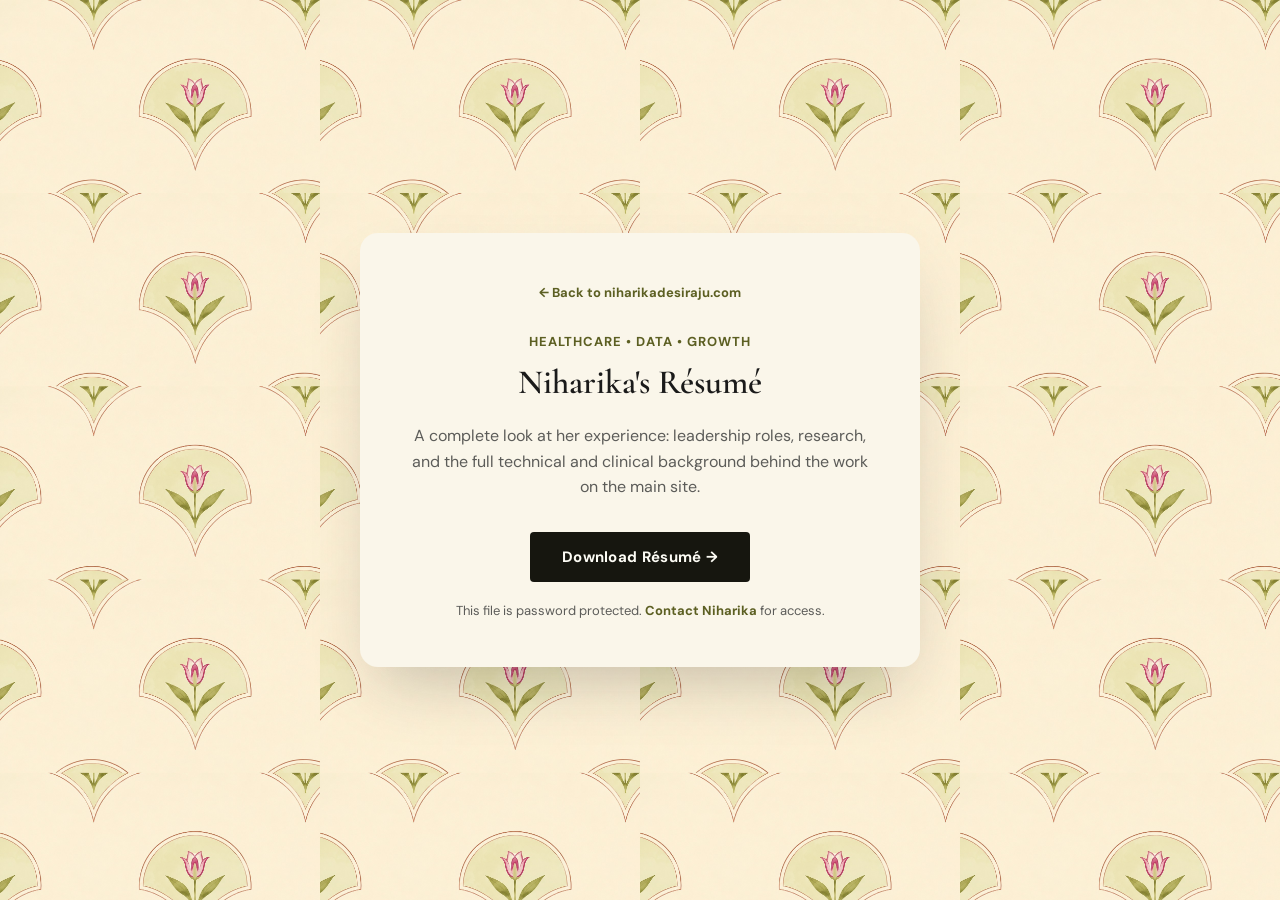
==== resume.html @ b0ce3c2a "Add files via upload" ====
<!DOCTYPE html>
<html lang="en">
<head>
<meta charset="UTF-8">
<meta name="viewport" content="width=device-width, initial-scale=1.0">
<title>Niharika Desiraju | Résumé</title>
<link rel="icon" type="image/x-icon" href="favicon.ico">
<link rel="icon" type="image/png" sizes="32x32" href="favicon-32x32.png">
<link rel="icon" type="image/png" sizes="16x16" href="favicon-16x16.png">
<link rel="apple-touch-icon" sizes="180x180" href="apple-touch-icon.png">
<meta name="description" content="Download Niharika Desiraju's résumé. Password protected, contact Niharika for access.">
<link rel="preconnect" href="https://fonts.googleapis.com">
<link rel="preconnect" href="https://fonts.gstatic.com" crossorigin>
<link href="https://fonts.googleapis.com/css2?family=Cormorant+Garamond:wght@500;600;700&family=DM+Sans:wght@400;500;700&display=swap" rel="stylesheet">
<style>
  :root{
    --page-bg: #f2ecd2;
    --panel-bg: #faf6ea;
    --ink: #1a1a1a;
    --ink-soft: #5c5c59;
    --olive: #767a2b;
    --olive-dark: #5c5f22;
    --line: rgba(118, 122, 43, 0.12);
    --card-shadow: 0 30px 60px -20px rgba(26,26,26,0.25);
    --font-sans: "DM Sans", "Helvetica Neue", Arial, sans-serif;
    --font-serif: "Cormorant Garamond", Georgia, "Times New Roman", serif;
  }

  *{ box-sizing: border-box; }

  body{
    margin: 0;
    background-color: var(--page-bg);
    background-image: url("bg-tulip-scallop-v2.jpeg");
    background-repeat: repeat;
    background-size: 320px auto;
    background-blend-mode: normal;
    color: var(--ink);
    font-family: var(--font-sans);
    -webkit-font-smoothing: antialiased;
  }

  .stage{
    min-height: 100vh;
    display: flex;
    align-items: center;
    justify-content: center;
    padding: 48px 24px;
  }

  .card{
    width: 100%;
    max-width: 560px;
    background: var(--panel-bg);
    border-radius: 18px;
    box-shadow: var(--card-shadow);
    padding: 48px 44px;
    text-align: center;
  }

  .back-link{
    display: inline-block;
    margin-bottom: 32px;
    color: var(--olive-dark);
    font-weight: 700;
    font-size: 13px;
    text-decoration: none;
  }

  .back-link:hover{ text-decoration: underline; }

  .eyebrow{
    font-weight: 700;
    letter-spacing: 0.08em;
    text-transform: uppercase;
    color: var(--olive-dark);
    font-size: 13px;
    margin: 0 0 12px;
  }

  h1{
    font-family: var(--font-serif);
    font-weight: 600;
    font-size: 34px;
    margin: 0 0 20px;
    color: var(--ink);
  }

  p.lede{
    font-size: 16px;
    line-height: 1.6;
    color: var(--ink-soft);
    margin: 0 0 32px;
  }

  .btn{
    display: inline-block;
    background: #16160f;
    color: #fdfcf5;
    text-decoration: none;
    font-family: var(--font-sans);
    font-size: 15px;
    font-weight: 700;
    letter-spacing: 0.02em;
    padding: 15px 32px;
    border-radius: 4px;
    border: none;
    cursor: pointer;
  }

  .btn:hover{ background: var(--olive-dark); }

  .form-note{
    font-size: 13px;
    color: var(--ink-soft);
    margin: 20px 0 0;
  }

  .form-note a{
    color: var(--olive-dark);
    font-weight: 700;
    text-decoration: none;
  }

  .form-note a:hover{ text-decoration: underline; }

  @media (max-width: 500px){
    body{ background-size: 130px auto; }
    .card{ padding: 40px 26px; }
    h1{ font-size: 28px; }
  }
</style>
</head>
<body>

<div class="stage">
  <div class="card">
    <a class="back-link" href="index.html">← Back to niharikadesiraju.com</a>
    <p class="eyebrow">Healthcare • Data • Growth</p>
    <h1>Niharika's Résumé</h1>
    <p class="lede">A complete look at her experience: leadership roles, research, and the full technical and clinical background behind the work on the main site.</p>
    <a class="btn" href="resume.pdf" download>Download Résumé →</a>
    <p class="form-note">This file is password protected. <a href="index.html#contact">Contact Niharika</a> for access.</p>
  </div>
</div>

</body>
</html>
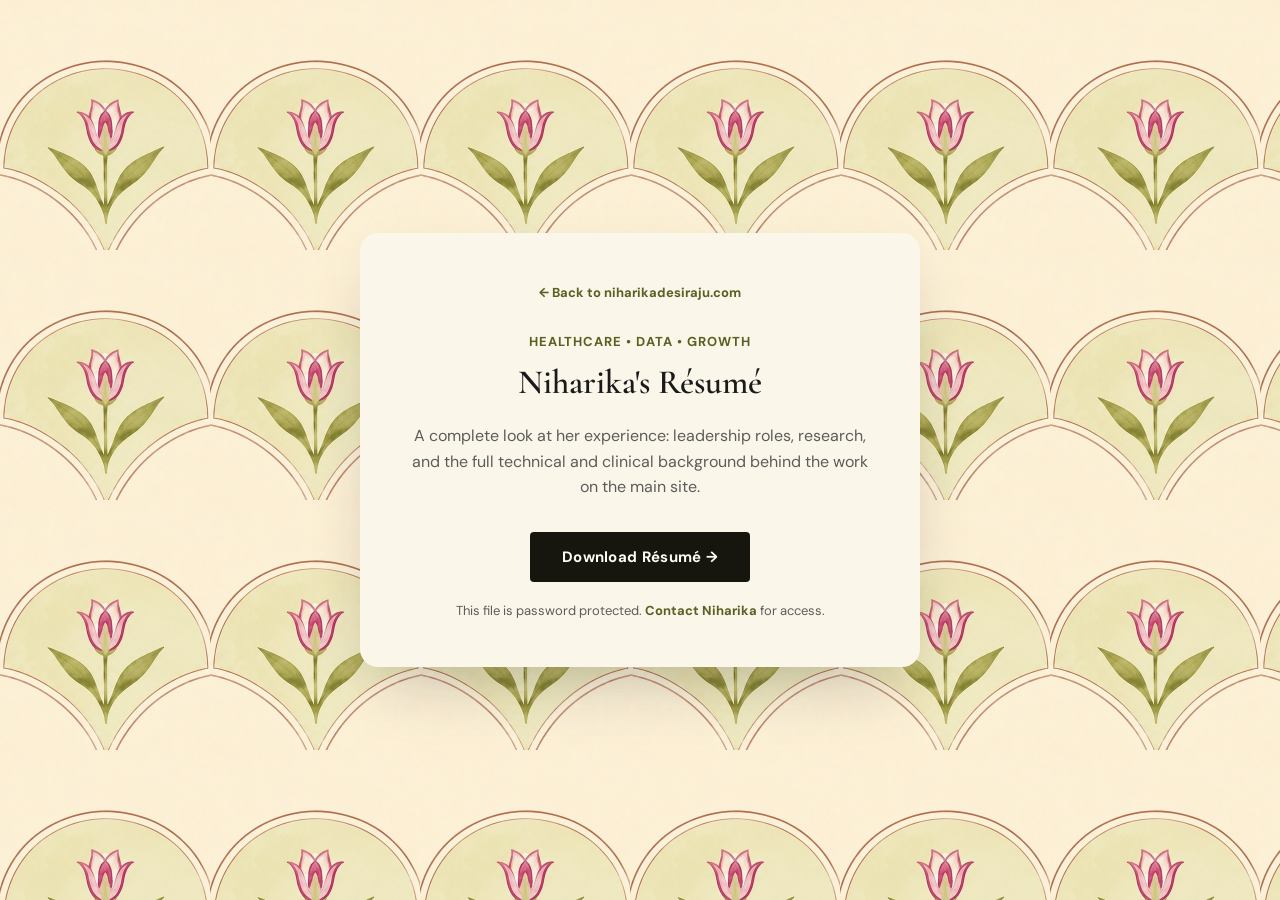
==== commit 7548e95d: "Add files via upload" ====
--- a/resume.html
+++ b/resume.html
@@ -31,10 +31,9 @@
   body{
     margin: 0;
     background-color: var(--page-bg);
-    background-image: url("bg-tulip-scallop-v2.jpeg");
+    background-image: url("bg-tulip-single.jpeg");
     background-repeat: repeat;
-    background-size: 320px auto;
-    background-blend-mode: normal;
+    background-size: 210px 250px;
     color: var(--ink);
     font-family: var(--font-sans);
     -webkit-font-smoothing: antialiased;
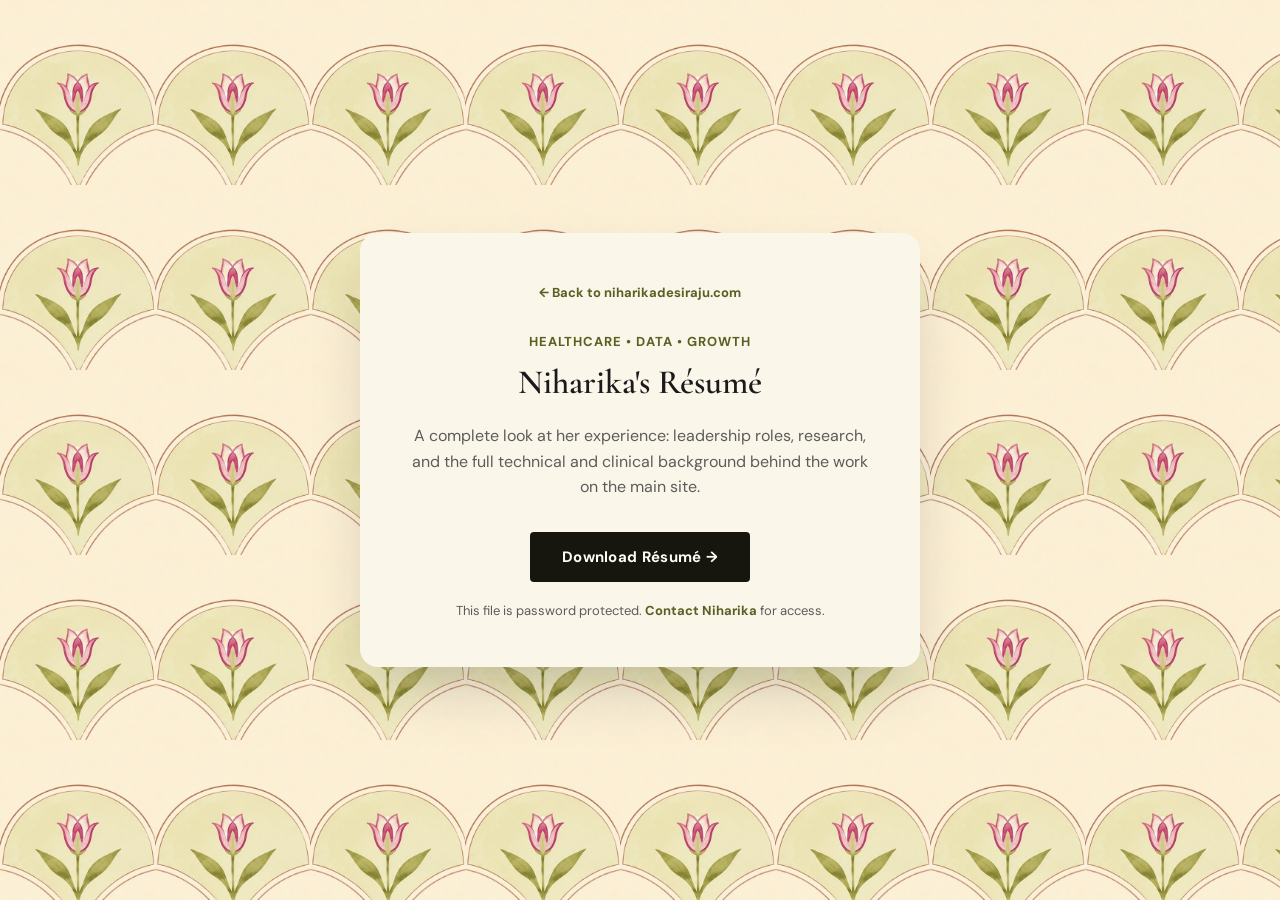
==== commit 5682d734: "Add files via upload" ====
--- a/resume.html
+++ b/resume.html
@@ -33,7 +33,7 @@
     background-color: var(--page-bg);
     background-image: url("bg-tulip-single.jpeg");
     background-repeat: repeat;
-    background-size: 210px 250px;
+    background-size: 155px 185px;
     color: var(--ink);
     font-family: var(--font-sans);
     -webkit-font-smoothing: antialiased;
@@ -124,7 +124,7 @@
   .form-note a:hover{ text-decoration: underline; }
 
   @media (max-width: 500px){
-    body{ background-size: 130px auto; }
+    body{ background-size: 96px auto; }
     .card{ padding: 40px 26px; }
     h1{ font-size: 28px; }
   }
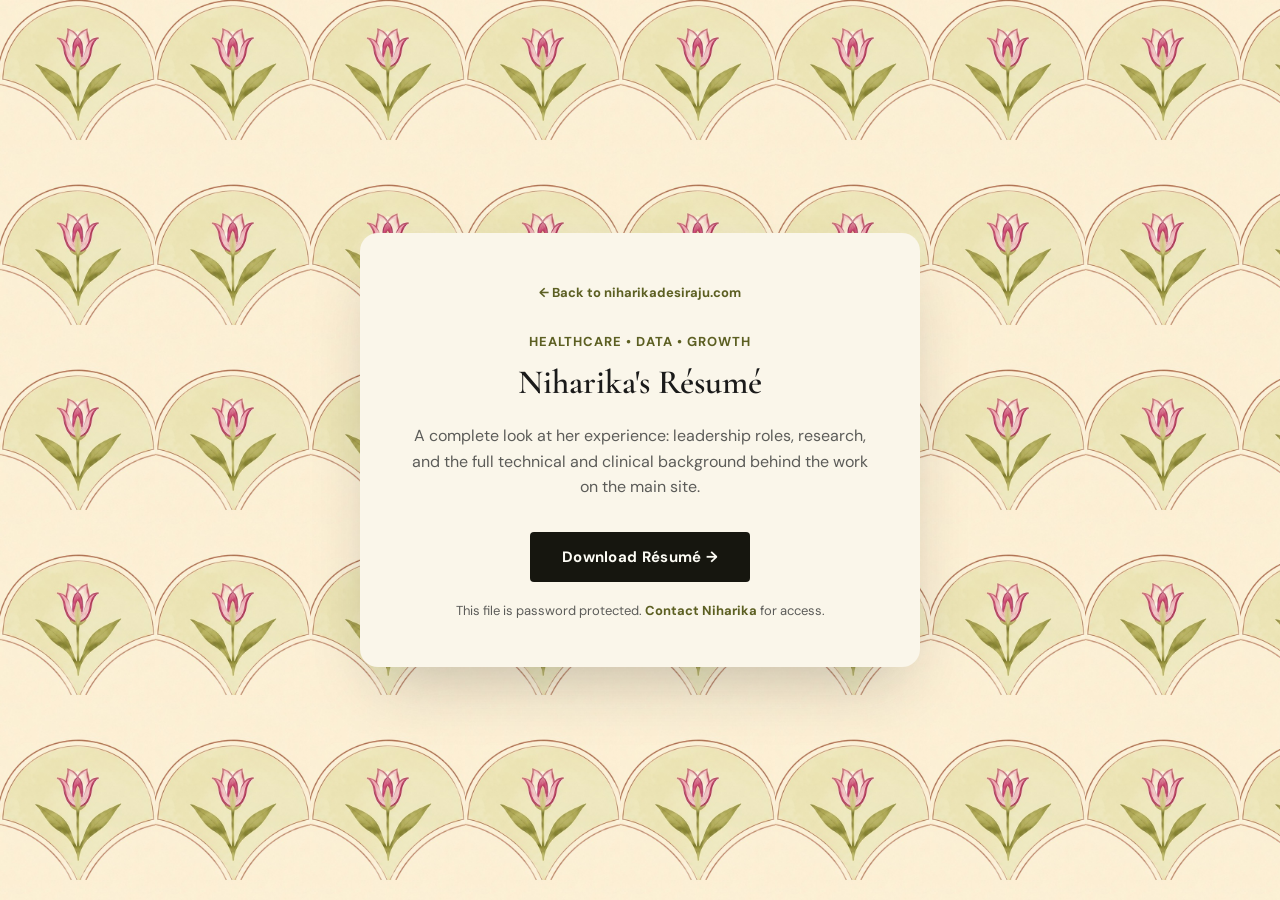
==== commit 764778ea: "Add files via upload" ====
--- a/resume.html
+++ b/resume.html
@@ -34,6 +34,7 @@
     background-image: url("bg-tulip-single.jpeg");
     background-repeat: repeat;
     background-size: 155px 185px;
+    background-position: 0 -45px;
     color: var(--ink);
     font-family: var(--font-sans);
     -webkit-font-smoothing: antialiased;
@@ -124,7 +125,7 @@
   .form-note a:hover{ text-decoration: underline; }
 
   @media (max-width: 500px){
-    body{ background-size: 96px auto; }
+    body{ background-size: 96px auto; background-position: 0 -28px; }
     .card{ padding: 40px 26px; }
     h1{ font-size: 28px; }
   }
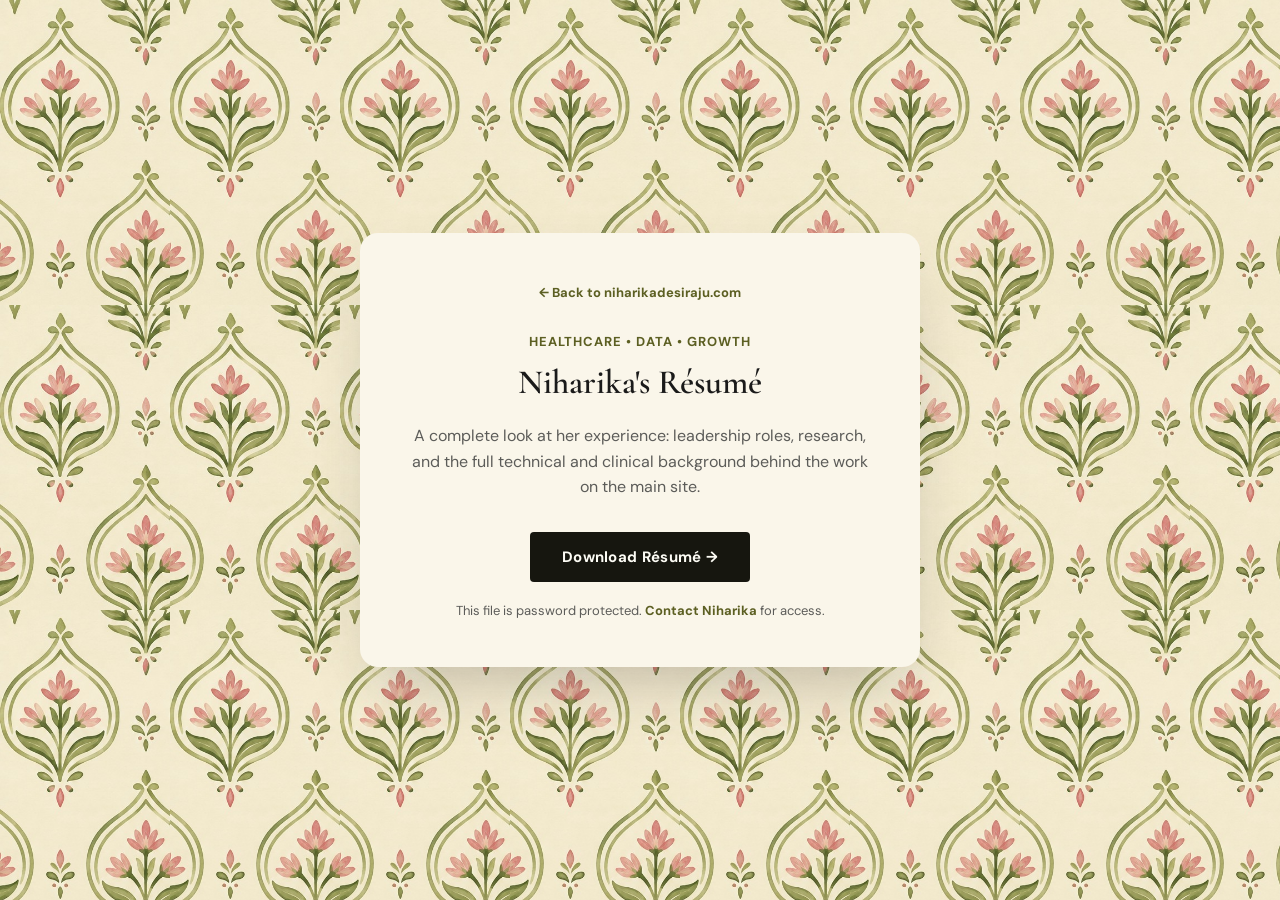
==== commit 04c83bf0: "Add files via upload" ====
--- a/resume.html
+++ b/resume.html
@@ -31,10 +31,9 @@
   body{
     margin: 0;
     background-color: var(--page-bg);
-    background-image: url("bg-tulip-single.jpeg");
+    background-image: url("bg-ogee-tulip.jpeg");
     background-repeat: repeat;
-    background-size: 155px 185px;
-    background-position: 0 -45px;
+    background-size: 170px 305px;
     color: var(--ink);
     font-family: var(--font-sans);
     -webkit-font-smoothing: antialiased;
@@ -125,7 +124,7 @@
   .form-note a:hover{ text-decoration: underline; }
 
   @media (max-width: 500px){
-    body{ background-size: 96px auto; background-position: 0 -28px; }
+    body{ background-size: 105px 188px; }
     .card{ padding: 40px 26px; }
     h1{ font-size: 28px; }
   }
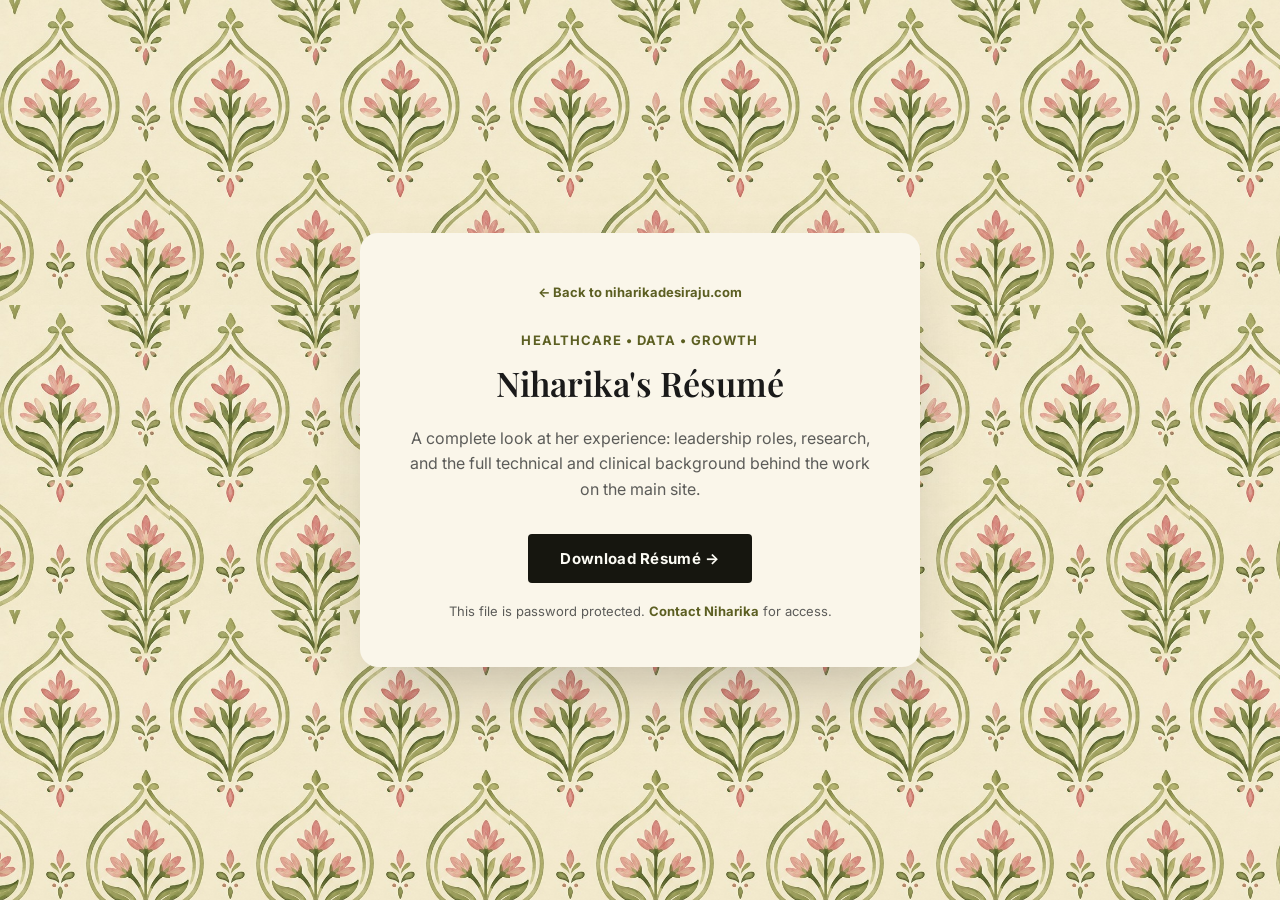
==== commit 4bc6efa5: "Add files via upload" ====
--- a/resume.html
+++ b/resume.html
@@ -11,7 +11,7 @@
 <meta name="description" content="Download Niharika Desiraju's résumé. Password protected, contact Niharika for access.">
 <link rel="preconnect" href="https://fonts.googleapis.com">
 <link rel="preconnect" href="https://fonts.gstatic.com" crossorigin>
-<link href="https://fonts.googleapis.com/css2?family=Cormorant+Garamond:wght@500;600;700&family=DM+Sans:wght@400;500;700&display=swap" rel="stylesheet">
+<link href="https://fonts.googleapis.com/css2?family=Playfair+Display:wght@500;600;700&family=Inter:wght@400;500;600;700&display=swap" rel="stylesheet">
 <style>
   :root{
     --page-bg: #f2ecd2;
@@ -22,8 +22,8 @@
     --olive-dark: #5c5f22;
     --line: rgba(118, 122, 43, 0.12);
     --card-shadow: 0 30px 60px -20px rgba(26,26,26,0.25);
-    --font-sans: "DM Sans", "Helvetica Neue", Arial, sans-serif;
-    --font-serif: "Cormorant Garamond", Georgia, "Times New Roman", serif;
+    --font-sans: "Inter", "Helvetica Neue", Arial, sans-serif;
+    --font-serif: "Playfair Display", Georgia, "Times New Roman", serif;
   }
 
   *{ box-sizing: border-box; }
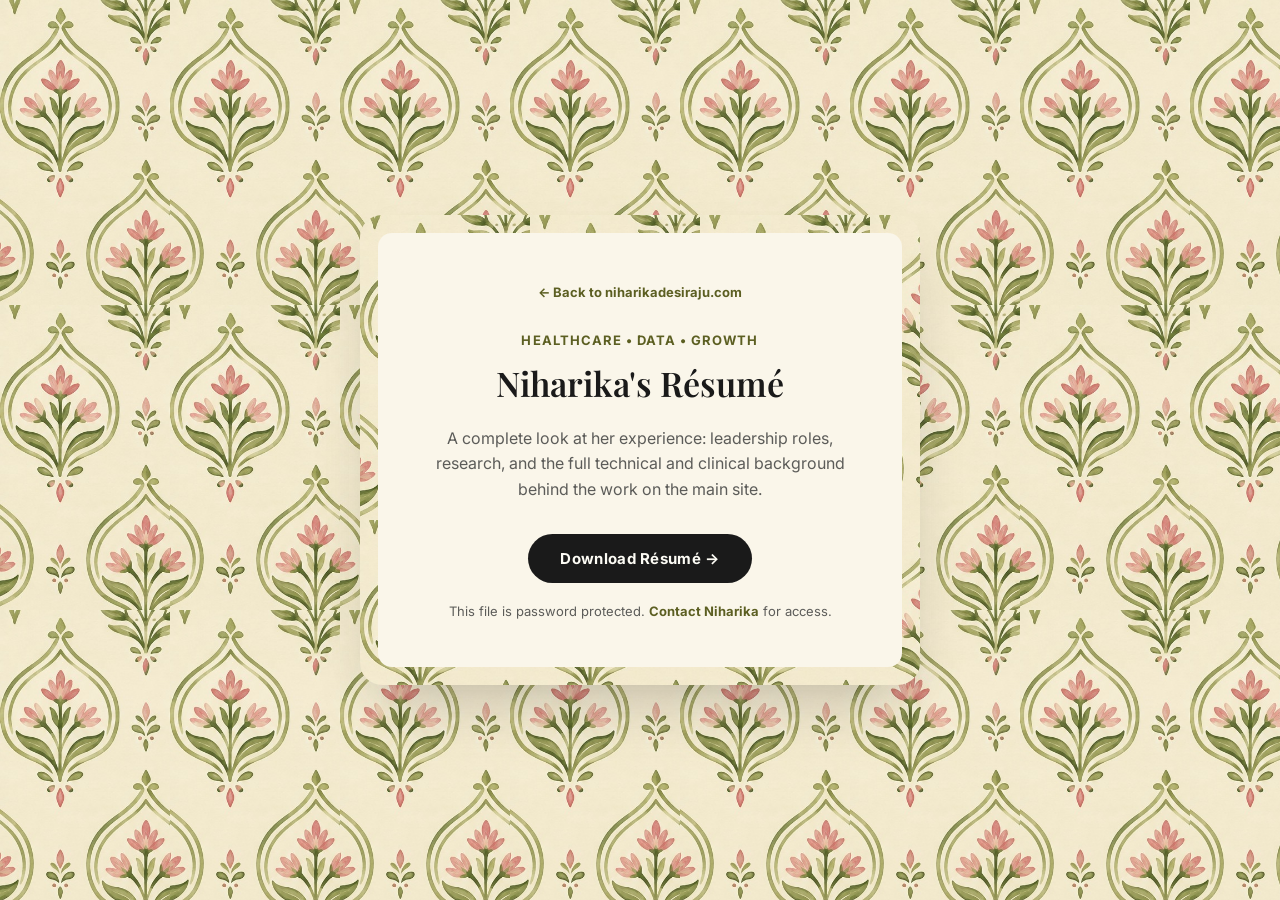
==== commit ebb0fa21: "Add files via upload" ====
--- a/resume.html
+++ b/resume.html
@@ -20,6 +20,7 @@
     --ink-soft: #5c5c59;
     --olive: #767a2b;
     --olive-dark: #5c5f22;
+    --rose: #c67b76;
     --line: rgba(118, 122, 43, 0.12);
     --card-shadow: 0 30px 60px -20px rgba(26,26,26,0.25);
     --font-sans: "Inter", "Helvetica Neue", Arial, sans-serif;
@@ -50,9 +51,18 @@
   .card{
     width: 100%;
     max-width: 560px;
+    background-color: var(--page-bg);
+    background-image: url("bg-ogee-tulip.jpeg");
+    background-repeat: repeat;
+    background-size: 170px 305px;
+    border-radius: 22px;
+    box-shadow: var(--card-shadow);
+    padding: 18px;
+  }
+
+  .card-inner{
     background: var(--panel-bg);
-    border-radius: 18px;
-    box-shadow: var(--card-shadow);
+    border-radius: 14px;
     padding: 48px 44px;
     text-align: center;
   }
@@ -94,7 +104,7 @@
 
   .btn{
     display: inline-block;
-    background: #16160f;
+    background: var(--ink);
     color: #fdfcf5;
     text-decoration: none;
     font-family: var(--font-sans);
@@ -102,7 +112,7 @@
     font-weight: 700;
     letter-spacing: 0.02em;
     padding: 15px 32px;
-    border-radius: 4px;
+    border-radius: 999px;
     border: none;
     cursor: pointer;
   }
@@ -125,7 +135,8 @@
 
   @media (max-width: 500px){
     body{ background-size: 105px 188px; }
-    .card{ padding: 40px 26px; }
+    .card{ padding: 10px; }
+    .card-inner{ padding: 36px 22px; }
     h1{ font-size: 28px; }
   }
 </style>
@@ -134,6 +145,7 @@
 
 <div class="stage">
   <div class="card">
+  <div class="card-inner">
     <a class="back-link" href="index.html">← Back to niharikadesiraju.com</a>
     <p class="eyebrow">Healthcare • Data • Growth</p>
     <h1>Niharika's Résumé</h1>
@@ -141,6 +153,7 @@
     <a class="btn" href="resume.pdf" download>Download Résumé →</a>
     <p class="form-note">This file is password protected. <a href="index.html#contact">Contact Niharika</a> for access.</p>
   </div>
+  </div>
 </div>
 
 </body>
